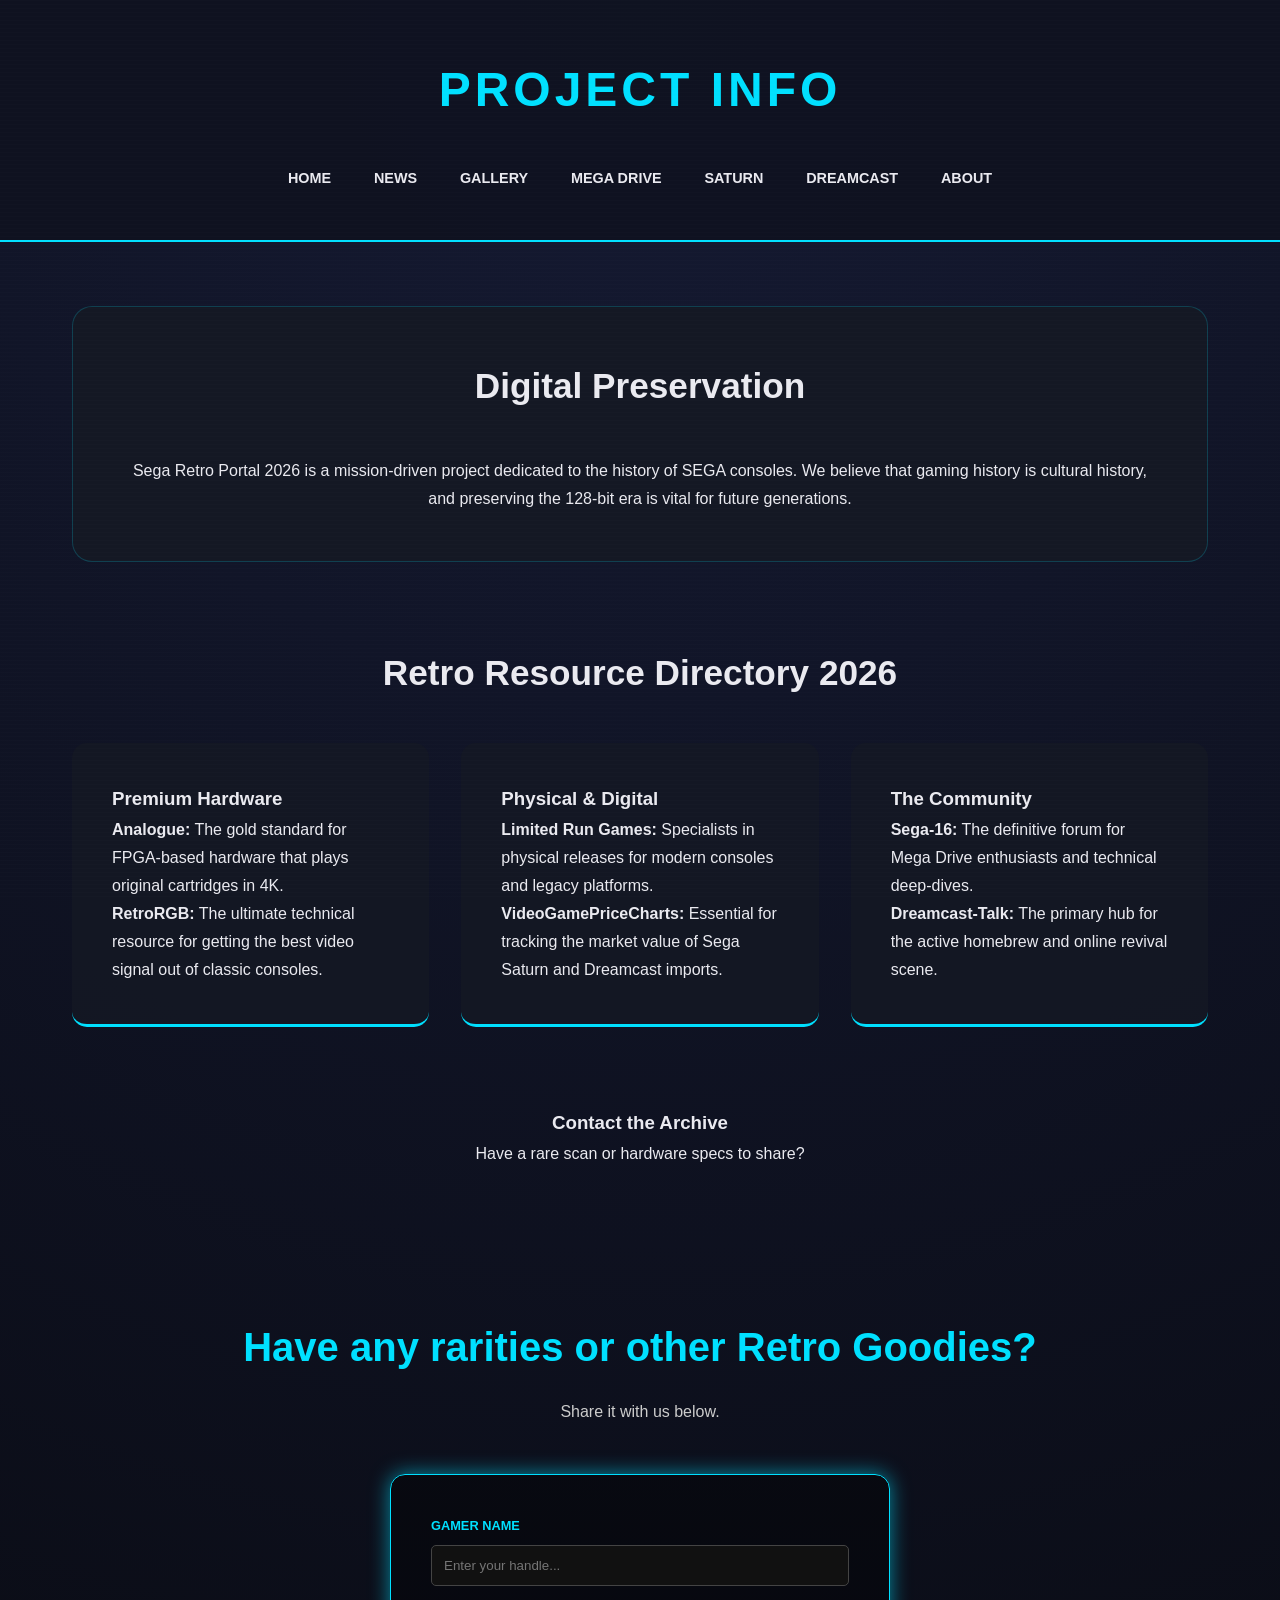
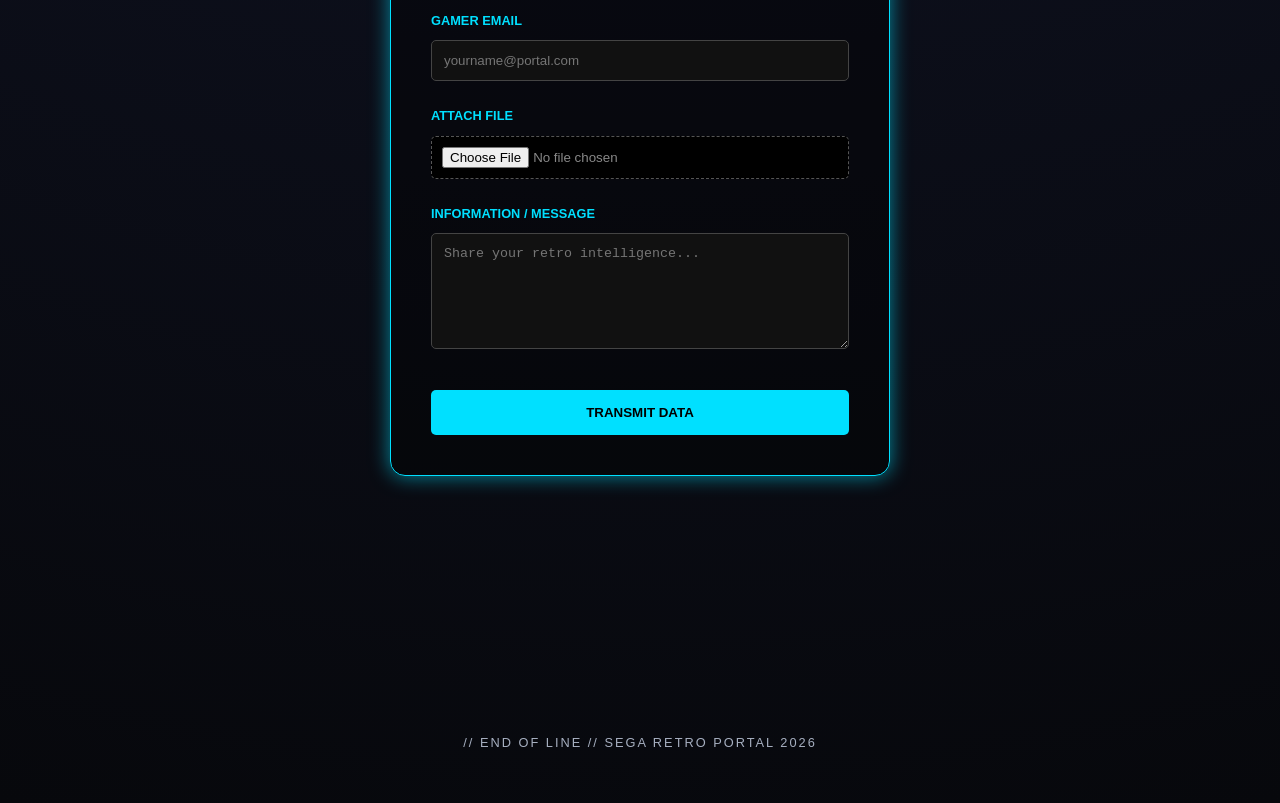
==== about.html @ 0395b7ce "Add files via upload" ====
<!DOCTYPE html>
<html lang="en">
<head>
    <meta charset="UTF-8">
    <meta name="viewport" content="width=device-width, initial-scale=1.0">
    <title>Sega Retro | About & Directory</title>
    <link rel="stylesheet" href="style.css">
</head>
<body>

    <header>
        <h1>Project Info</h1>
     <nav>
    <a href="index.html">Home</a>
    <a href="news.html">News</a>
    <a href="gallery.html">Gallery</a> 
    <a href="megadrive.html">Mega Drive</a>
    <a href="saturn.html">Saturn</a>
    <a href="dreamcast.html">Dreamcast</a>
    <a href="about.html">About</a>
</nav>
    </header>

    <main>
        <section class="hero">
            <h2 style="display: block; text-align: center; border: none; padding: 0; width: 100%;">Digital Preservation</h2>
            <p>Sega Retro Portal 2026 is a mission-driven project dedicated to the history of SEGA consoles. We believe that gaming history is cultural history, and preserving the 128-bit era is vital for future generations.</p>
        </section>

        <section>
            <h2 style="display: block; text-align: center; border: none; padding: 0; width: 100%;">Retro Resource Directory 2026</h2>
            <div class="card-grid">
                <div class="card">
                    <h3>Premium Hardware</h3>
                    <p><strong>Analogue:</strong> The gold standard for FPGA-based hardware that plays original cartridges in 4K.</p>
                    <p><strong>RetroRGB:</strong> The ultimate technical resource for getting the best video signal out of classic consoles.</p>
                </div>

                <div class="card">
                    <h3>Physical & Digital</h3>
                    <p><strong>Limited Run Games:</strong> Specialists in physical releases for modern consoles and legacy platforms.</p>
                    <p><strong>VideoGamePriceCharts:</strong> Essential for tracking the market value of Sega Saturn and Dreamcast imports.</p>
                </div>

                <div class="card">
                    <h3>The Community</h3>
                    <p><strong>Sega-16:</strong> The definitive forum for Mega Drive enthusiasts and technical deep-dives.</p>
                    <p><strong>Dreamcast-Talk:</strong> The primary hub for the active homebrew and online revival scene.</p>
                </div>
            </div>
        </section>

        <section style="text-align: center; margin-top: 3rem;">
            <h3> Contact the Archive</h3>
            <p>Have a rare scan or hardware specs to share?

                                </div>
            </div>
        </section>

        </section>

 <section id="contact-section" style="display: flex; flex-direction: column; align-items: center; justify-content: center; text-align: center; width: 100%; padding: 4rem 0;">
    
    <h2 style="display: block; text-align: center; border: none; padding: 0; width: 100%; color: var(--accent); font-size: 2.5rem; margin-bottom: 1rem;">
        Have any rarities or other Retro Goodies?
    </h2>
    <p style="margin-bottom: 3rem; color: #ccc;">Share it with us below.</p>
    
    <form class="contact-form" action="https://formspree.io/f/your-id-here" method="POST" enctype="multipart/form-data" 
          style="margin: 0 auto; width: 100%; max-width: 500px; background: rgba(0, 0, 0, 0.4); padding: 2.5rem; border-radius: 15px; border: 1px solid var(--accent); box-shadow: 0 0 20px var(--accent-glow);">
        
        <div class="form-group" style="margin-bottom: 1.5rem; text-align: left;">
            <label style="display: block; color: var(--accent); margin-bottom: 0.5rem; font-weight: bold; text-transform: uppercase; font-size: 0.8rem;">Gamer Name</label>
            <input type="text" name="name" placeholder="Enter your handle..." required 
                   style="width: 100%; padding: 12px; background: #111; border: 1px solid #444; border-radius: 5px; color: white;">
        </div>
        
        <div class="form-group" style="margin-bottom: 1.5rem; text-align: left;">
            <label style="display: block; color: var(--accent); margin-bottom: 0.5rem; font-weight: bold; text-transform: uppercase; font-size: 0.8rem;">Gamer Email</label>
            <input type="email" name="_replyto" placeholder="yourname@portal.com" required 
                   style="width: 100%; padding: 12px; background: #111; border: 1px solid #444; border-radius: 5px; color: white;">
        </div>
        
        <div class="form-group" style="margin-bottom: 1.5rem; text-align: left;">
            <label style="display: block; color: var(--accent); margin-bottom: 0.5rem; font-weight: bold; text-transform: uppercase; font-size: 0.8rem;">Attach File</label>
            <input type="file" name="upload" 
                   style="width: 100%; padding: 10px; background: #000; border: 1px dashed #555; border-radius: 5px; color: #888;">
        </div>

        <div class="form-group" style="margin-bottom: 2rem; text-align: left;">
            <label style="display: block; color: var(--accent); margin-bottom: 0.5rem; font-weight: bold; text-transform: uppercase; font-size: 0.8rem;">Information / Message</label>
            <textarea name="message" rows="6" placeholder="Share your retro intelligence..." required 
                      style="width: 100%; padding: 12px; background: #111; border: 1px solid #444; border-radius: 5px; color: white; resize: vertical;"></textarea>
        </div>
        
        <button type="submit" class="submit-btn" 
                style="width: 100%; padding: 15px; background: var(--accent); color: black; border: none; border-radius: 5px; font-weight: bold; text-transform: uppercase; cursor: pointer; transition: 0.3s;">
            Transmit Data
        </button>
    </form>
</section>
    </main>

    <footer>
        // END OF LINE // SEGA RETRO PORTAL 2026
    </footer>

</body>
</html>
---- style.css ----
/* ===== Base Reset & Vars ===== */
* { margin: 0; padding: 0; box-sizing: border-box; }
:root {
    --bg-dark: #05060a;
    --bg-panel: #141824;
    --accent: #00e0ff;
    --accent-glow: rgba(0, 224, 255, 0.6);
    --text-main: #eaeaf0;
    --text-muted: #a6afc0;
}

body {
    font-family: "Segoe UI", sans-serif;
    background: radial-gradient(circle at top, #151a33, #07080c);
    color: var(--text-main);
    line-height: 1.75;
}

/* CRT Effect */
body::after {
    content: ""; position: fixed; inset: 0;
    background: repeating-linear-gradient(to bottom, rgba(255,255,255,0.015) 0px, transparent 2px, transparent 4px);
    pointer-events: none; z-index: 999;
}

header { background: rgba(15, 18, 32, 0.9); padding: 3rem 1rem; border-bottom: 2px solid var(--accent); text-align: center; }
header h1 { font-size: 3rem; color: var(--accent); text-transform: uppercase; letter-spacing: 4px; }
nav { margin-top: 2rem; }
nav a { color: var(--text-main); text-decoration: none; margin: 0 1.2rem; font-weight: bold; text-transform: uppercase; font-size: 0.9rem; transition: 0.3s; }
nav a:hover { color: var(--accent); text-shadow: 0 0 10px var(--accent-glow); }

main { max-width: 1200px; margin: 0 auto; padding: 4rem 2rem; }
section { margin-bottom: 5rem; }
h2 { font-size: 2.2rem; border-left: 5px solid var(--accent); padding-left: 15px; margin-bottom: 2.5rem; display: inline-block; }

/* ===== Banner Logic ===== */
.hero { display: flex; flex-direction: column; align-items: center; text-align: center; background: var(--bg-panel); padding: 3rem; border-radius: 20px; border: 1px solid rgba(0,224,255,0.2); }

/* Double Size for Index */
.main-banner {
    width: 100%;
    max-width: 1000px; 
    height: auto;
    margin-top: 2rem;
    filter: drop-shadow(0 0 20px var(--accent-glow));
    border: 2px solid var(--accent);
    border-radius: 15px;
}

/* Regular Size for Consoles */
.console-banner {
    width: 100%;
    max-width: 500px; 
    height: auto;
    margin-top: 2rem;
    border: 2px solid var(--accent);
    border-radius: 10px;
}

/* ===== Gallery & Cards ===== */
.gallery-grid { display: grid; grid-template-columns: repeat(auto-fit, minmax(250px, 1fr)); gap: 20px; margin-top: 2rem; }
.gallery-item { border-radius: 10px; border: 1px solid var(--accent); overflow: hidden; background: #000; transition: 0.3s; }
.gallery-item:hover { transform: scale(1.05); box-shadow: 0 0 20px var(--accent-glow); }
.gallery-item img { width: 100%; height: 200px; object-fit: cover; }
.gallery-item span { display: block; padding: 10px; text-align: center; font-size: 0.8rem; color: var(--accent); }

.card-grid { display: grid; grid-template-columns: repeat(auto-fit, minmax(300px, 1fr)); gap: 2rem; }
.card { background: rgba(20, 24, 36, 0.8); padding: 2.5rem; border-radius: 15px; border-bottom: 3px solid var(--accent); transition: 0.4s; }
footer { text-align: center; padding: 3rem; color: var(--text-muted); font-size: 0.8rem; letter-spacing: 2px; }
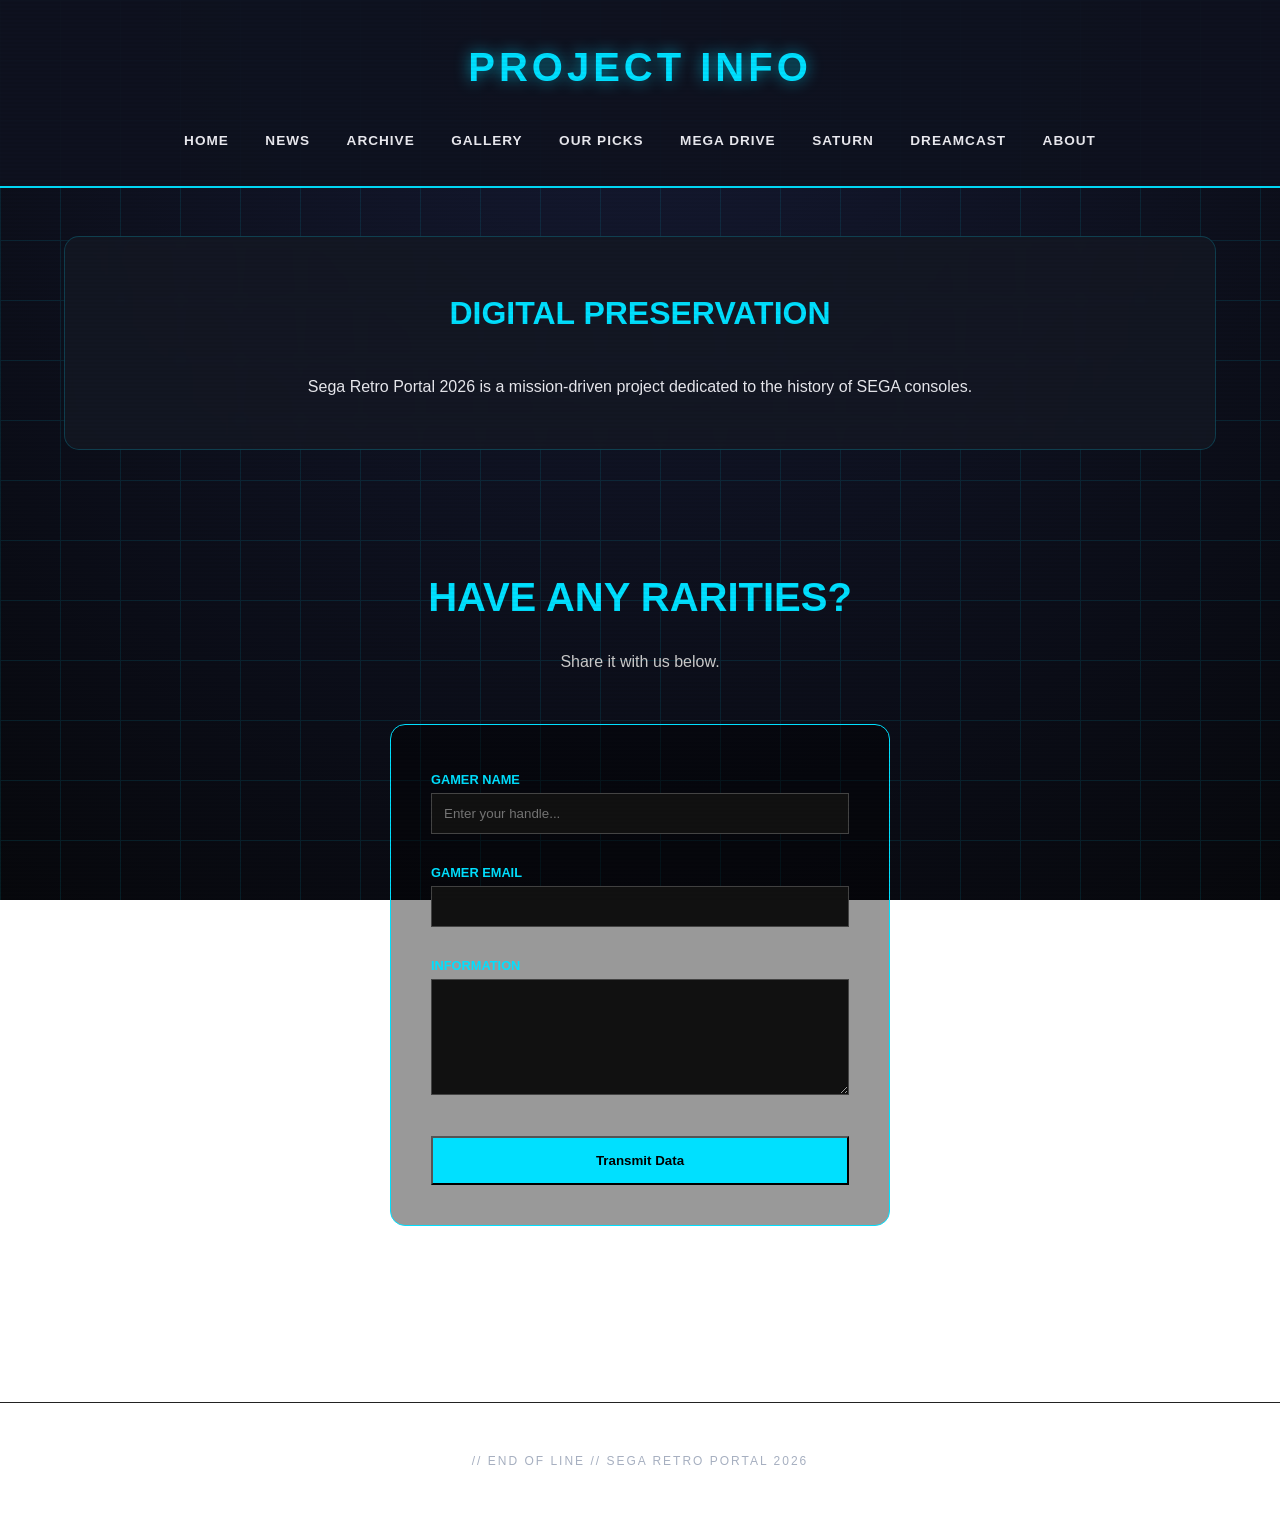
==== commit 91f6502f: "Add files via upload" ====
--- a/about.html
+++ b/about.html
@@ -7,104 +7,61 @@
     <link rel="stylesheet" href="style.css">
 </head>
 <body>
-
     <header>
         <h1>Project Info</h1>
-     <nav>
-    <a href="index.html">Home</a>
-    <a href="news.html">News</a>
-    <a href="gallery.html">Gallery</a> 
-    <a href="megadrive.html">Mega Drive</a>
-    <a href="saturn.html">Saturn</a>
-    <a href="dreamcast.html">Dreamcast</a>
-    <a href="about.html">About</a>
-</nav>
+        <nav>
+        <a href="index.html">Home</a>
+        <a href="news.html">News</a>
+        <a href="archive.html">Archive</a> 
+        <a href="gallery.html">Gallery</a> 
+        <a href="ourpicks.html">Our Picks</a>
+        <a href="megadrive.html">Mega Drive</a>
+        <a href="saturn.html">Saturn</a>
+        <a href="dreamcast.html">Dreamcast</a>
+        <a href="about.html">About</a>
+        </nav>
     </header>
 
     <main>
         <section class="hero">
             <h2 style="display: block; text-align: center; border: none; padding: 0; width: 100%;">Digital Preservation</h2>
-            <p>Sega Retro Portal 2026 is a mission-driven project dedicated to the history of SEGA consoles. We believe that gaming history is cultural history, and preserving the 128-bit era is vital for future generations.</p>
+            <p>Sega Retro Portal 2026 is a mission-driven project dedicated to the history of SEGA consoles.</p>
         </section>
 
-        <section>
-            <h2 style="display: block; text-align: center; border: none; padding: 0; width: 100%;">Retro Resource Directory 2026</h2>
-            <div class="card-grid">
-                <div class="card">
-                    <h3>Premium Hardware</h3>
-                    <p><strong>Analogue:</strong> The gold standard for FPGA-based hardware that plays original cartridges in 4K.</p>
-                    <p><strong>RetroRGB:</strong> The ultimate technical resource for getting the best video signal out of classic consoles.</p>
+        <section id="contact-section" style="display: flex; flex-direction: column; align-items: center; width: 100%; padding: 4rem 0;">
+            <h2 style="color: var(--accent); font-size: 2.5rem; margin-bottom: 1rem;">Have any rarities?</h2>
+            <p style="margin-bottom: 3rem; color: #ccc;">Share it with us below.</p>
+            
+            <form class="contact-form" action="https://formspree.io/f/MANDA_AQUI_O_TEU_ID" method="POST" enctype="multipart/form-data" 
+                  style="width: 100%; max-width: 500px; background: rgba(0, 0, 0, 0.4); padding: 2.5rem; border-radius: 15px; border: 1px solid var(--accent);">
+                
+                <div class="form-group" style="margin-bottom: 1.5rem;">
+                    <label style="color: var(--accent); font-weight: bold; text-transform: uppercase; font-size: 0.8rem;">Gamer Name</label>
+                    <input type="text" name="name" placeholder="Enter your handle..." required style="width: 100%; padding: 12px; background: #111; border: 1px solid #444; color: white;">
+                </div>
+                
+                <div class="form-group" style="margin-bottom: 1.5rem;">
+                    <label style="color: var(--accent); font-weight: bold; text-transform: uppercase; font-size: 0.8rem;">Gamer Email</label>
+                    <input type="email" name="_replyto" required style="width: 100%; padding: 12px; background: #111; border: 1px solid #444; color: white;">
                 </div>
 
-                <div class="card">
-                    <h3>Physical & Digital</h3>
-                    <p><strong>Limited Run Games:</strong> Specialists in physical releases for modern consoles and legacy platforms.</p>
-                    <p><strong>VideoGamePriceCharts:</strong> Essential for tracking the market value of Sega Saturn and Dreamcast imports.</p>
+                <div class="form-group" style="margin-bottom: 2rem;">
+                    <label style="color: var(--accent); font-weight: bold; text-transform: uppercase; font-size: 0.8rem;">Information</label>
+                    <textarea name="message" rows="6" required style="width: 100%; padding: 12px; background: #111; border: 1px solid #444; color: white;"></textarea>
                 </div>
-
-                <div class="card">
-                    <h3>The Community</h3>
-                    <p><strong>Sega-16:</strong> The definitive forum for Mega Drive enthusiasts and technical deep-dives.</p>
-                    <p><strong>Dreamcast-Talk:</strong> The primary hub for the active homebrew and online revival scene.</p>
-                </div>
-            </div>
+                
+                <button type="submit" class="submit-btn" style="width: 100%; padding: 15px; background: var(--accent); color: black; font-weight: bold; cursor: pointer;">Transmit Data</button>
+            </form>
         </section>
-
-        <section style="text-align: center; margin-top: 3rem;">
-            <h3> Contact the Archive</h3>
-            <p>Have a rare scan or hardware specs to share?
-
-                                </div>
-            </div>
-        </section>
-
-        </section>
-
- <section id="contact-section" style="display: flex; flex-direction: column; align-items: center; justify-content: center; text-align: center; width: 100%; padding: 4rem 0;">
-    
-    <h2 style="display: block; text-align: center; border: none; padding: 0; width: 100%; color: var(--accent); font-size: 2.5rem; margin-bottom: 1rem;">
-        Have any rarities or other Retro Goodies?
-    </h2>
-    <p style="margin-bottom: 3rem; color: #ccc;">Share it with us below.</p>
-    
-    <form class="contact-form" action="https://formspree.io/f/your-id-here" method="POST" enctype="multipart/form-data" 
-          style="margin: 0 auto; width: 100%; max-width: 500px; background: rgba(0, 0, 0, 0.4); padding: 2.5rem; border-radius: 15px; border: 1px solid var(--accent); box-shadow: 0 0 20px var(--accent-glow);">
-        
-        <div class="form-group" style="margin-bottom: 1.5rem; text-align: left;">
-            <label style="display: block; color: var(--accent); margin-bottom: 0.5rem; font-weight: bold; text-transform: uppercase; font-size: 0.8rem;">Gamer Name</label>
-            <input type="text" name="name" placeholder="Enter your handle..." required 
-                   style="width: 100%; padding: 12px; background: #111; border: 1px solid #444; border-radius: 5px; color: white;">
-        </div>
-        
-        <div class="form-group" style="margin-bottom: 1.5rem; text-align: left;">
-            <label style="display: block; color: var(--accent); margin-bottom: 0.5rem; font-weight: bold; text-transform: uppercase; font-size: 0.8rem;">Gamer Email</label>
-            <input type="email" name="_replyto" placeholder="yourname@portal.com" required 
-                   style="width: 100%; padding: 12px; background: #111; border: 1px solid #444; border-radius: 5px; color: white;">
-        </div>
-        
-        <div class="form-group" style="margin-bottom: 1.5rem; text-align: left;">
-            <label style="display: block; color: var(--accent); margin-bottom: 0.5rem; font-weight: bold; text-transform: uppercase; font-size: 0.8rem;">Attach File</label>
-            <input type="file" name="upload" 
-                   style="width: 100%; padding: 10px; background: #000; border: 1px dashed #555; border-radius: 5px; color: #888;">
-        </div>
-
-        <div class="form-group" style="margin-bottom: 2rem; text-align: left;">
-            <label style="display: block; color: var(--accent); margin-bottom: 0.5rem; font-weight: bold; text-transform: uppercase; font-size: 0.8rem;">Information / Message</label>
-            <textarea name="message" rows="6" placeholder="Share your retro intelligence..." required 
-                      style="width: 100%; padding: 12px; background: #111; border: 1px solid #444; border-radius: 5px; color: white; resize: vertical;"></textarea>
-        </div>
-        
-        <button type="submit" class="submit-btn" 
-                style="width: 100%; padding: 15px; background: var(--accent); color: black; border: none; border-radius: 5px; font-weight: bold; text-transform: uppercase; cursor: pointer; transition: 0.3s;">
-            Transmit Data
-        </button>
-    </form>
-</section>
     </main>
 
-    <footer>
-        // END OF LINE // SEGA RETRO PORTAL 2026
-    </footer>
+    <footer>// END OF LINE // SEGA RETRO PORTAL 2026</footer>
 
+    <div id="imageModal" class="modal">
+        <span class="close">&times;</span>
+        <img class="modal-content" id="imgExpanded">
+    </div>
+
+    <script src="script.js"></script>
 </body>
 </html>
--- a/style.css
+++ b/style.css
@@ -1,69 +1,121 @@
-/* ===== Base Reset & Vars ===== */
+/* ===== Base Reset & Variables ===== */
 * { margin: 0; padding: 0; box-sizing: border-box; }
+
 :root {
     --bg-dark: #05060a;
     --bg-panel: #141824;
-    --accent: #00e0ff;
+    --accent: #00e0ff; /* Sega Blue */
     --accent-glow: rgba(0, 224, 255, 0.6);
     --text-main: #eaeaf0;
     --text-muted: #a6afc0;
+    --transition: 0.3s ease;
+    /* Console Colors */
+    --md-color: #2ecc71;  /* Mega Drive Green */
+    --sat-color: #f1c40f; /* Saturn Yellow */
+    --dc-color: #e67e22;  /* Dreamcast Orange */
 }
 
 body {
-    font-family: "Segoe UI", sans-serif;
-    background: radial-gradient(circle at top, #151a33, #07080c);
+    font-family: "Segoe UI", Roboto, Helvetica, Arial, sans-serif;
+    background: radial-gradient(circle at top, #151a33, #07080c) fixed;
     color: var(--text-main);
     line-height: 1.75;
+    min-height: 100vh;
+    overflow-x: hidden;
 }
 
-/* CRT Effect */
-body::after {
-    content: ""; position: fixed; inset: 0;
-    background: repeating-linear-gradient(to bottom, rgba(255,255,255,0.015) 0px, transparent 2px, transparent 4px);
-    pointer-events: none; z-index: 999;
+/* ===== CRT & Grid Effects ===== */
+body::before {
+    content: ""; position: fixed; top: 0; left: 0; width: 100%; height: 100%;
+    z-index: -1; opacity: 0.1; pointer-events: none;
+    background-image: linear-gradient(var(--accent) 1px, transparent 1px), linear-gradient(90deg, var(--accent) 1px, transparent 1px);
+    background-size: 60px 60px;
 }
 
-header { background: rgba(15, 18, 32, 0.9); padding: 3rem 1rem; border-bottom: 2px solid var(--accent); text-align: center; }
-header h1 { font-size: 3rem; color: var(--accent); text-transform: uppercase; letter-spacing: 4px; }
-nav { margin-top: 2rem; }
-nav a { color: var(--text-main); text-decoration: none; margin: 0 1.2rem; font-weight: bold; text-transform: uppercase; font-size: 0.9rem; transition: 0.3s; }
+body::after {
+    content: ""; position: fixed; top: 0; left: 0; width: 100vw; height: 100vh;
+    background: linear-gradient(rgba(18, 16, 16, 0) 50%, rgba(0, 0, 0, 0.1) 50%);
+    background-size: 100% 4px; z-index: 9999; pointer-events: none; opacity: 0.4;
+}
+
+/* ===== Header & Navigation ===== */
+header { 
+    background: rgba(15, 18, 32, 0.95); padding: 2rem 1rem; 
+    border-bottom: 2px solid var(--accent); text-align: center; position: sticky; top: 0; z-index: 1000;
+}
+
+header h1 { 
+    font-size: 2.5rem; color: var(--accent); text-transform: uppercase; 
+    letter-spacing: 4px; text-shadow: 0 0 15px var(--accent-glow);
+}
+
+nav { margin-top: 1.5rem; }
+nav a { 
+    color: var(--text-main); text-decoration: none; margin: 0 1rem; 
+    font-weight: bold; text-transform: uppercase; font-size: 0.85rem; 
+    transition: var(--transition); letter-spacing: 1px;
+}
 nav a:hover { color: var(--accent); text-shadow: 0 0 10px var(--accent-glow); }
 
-main { max-width: 1200px; margin: 0 auto; padding: 4rem 2rem; }
-section { margin-bottom: 5rem; }
-h2 { font-size: 2.2rem; border-left: 5px solid var(--accent); padding-left: 15px; margin-bottom: 2.5rem; display: inline-block; }
+/* ===== Layout Elements ===== */
+main { max-width: 1200px; margin: 0 auto; padding: 3rem 1.5rem; }
+section { margin-bottom: 4rem; }
+h2 { font-size: 2rem; margin-bottom: 2rem; text-align: center; color: var(--accent); text-transform: uppercase; }
 
-/* ===== Banner Logic ===== */
-.hero { display: flex; flex-direction: column; align-items: center; text-align: center; background: var(--bg-panel); padding: 3rem; border-radius: 20px; border: 1px solid rgba(0,224,255,0.2); }
+/* ===== Hero & Banners ===== */
+.hero { 
+    background: rgba(20, 24, 36, 0.85); backdrop-filter: blur(5px); 
+    padding: 3rem; border-radius: 15px; border: 1px solid rgba(0, 224, 255, 0.2); 
+    text-align: center; margin-bottom: 3rem;
+}
+.main-banner { 
+    width: 100%; max-width: 800px; border-radius: 10px; margin-top: 2rem; 
+    border: 2px solid var(--accent); cursor: pointer; transition: var(--transition);
+}
+.main-banner:hover { transform: scale(1.02); box-shadow: 0 0 20px var(--accent-glow); }
 
-/* Double Size for Index */
-.main-banner {
-    width: 100%;
-    max-width: 1000px; 
-    height: auto;
-    margin-top: 2rem;
-    filter: drop-shadow(0 0 20px var(--accent-glow));
-    border: 2px solid var(--accent);
-    border-radius: 15px;
+/* ===== Grids & Cards ===== */
+.card-grid { display: grid; grid-template-columns: repeat(auto-fit, minmax(280px, 1fr)); gap: 2rem; }
+.card { 
+    background: rgba(20, 24, 36, 0.9); padding: 2rem; border-radius: 12px; 
+    border-bottom: 3px solid var(--accent); transition: var(--transition);
+}
+.card:hover { transform: translateY(-5px); background: rgba(30, 35, 50, 0.95); }
+.card img { width: 100%; border-radius: 8px; margin-bottom: 1rem; cursor: pointer; }
+
+/* ===== Gallery Specific ===== */
+.gallery-grid { display: grid; grid-template-columns: repeat(auto-fill, minmax(200px, 1fr)); gap: 1.5rem; }
+.gallery-item { text-align: center; cursor: pointer; }
+.gallery-item img { width: 100%; height: 200px; object-fit: cover; border-radius: 10px; border: 1px solid #333; transition: 0.3s; }
+.gallery-item:hover img { border-color: var(--accent); transform: scale(1.05); }
+
+/* ===== Carousel (News) ===== */
+.featured-carousel {
+    position: relative; max-width: 1000px; height: 400px; margin: 0 auto 3rem;
+    overflow: hidden; border: 2px solid var(--accent); border-radius: 15px; background: #000;
+}
+.carousel-viewport { display: flex; height: 100%; transition: transform 0.6s ease-in-out; }
+.carousel-slide { min-width: 100%; position: relative; }
+.carousel-slide img { width: 100%; height: 100%; object-fit: cover; opacity: 0.7; }
+.carousel-overlay {
+    position: absolute; bottom: 0; width: 100%; padding: 30px;
+    background: linear-gradient(transparent, rgba(0,0,0,0.9)); text-align: center;
 }
 
-/* Regular Size for Consoles */
-.console-banner {
-    width: 100%;
-    max-width: 500px; 
-    height: auto;
-    margin-top: 2rem;
-    border: 2px solid var(--accent);
-    border-radius: 10px;
+/* ===== Modal ===== */
+.modal {
+    display: none; position: fixed; z-index: 10002; left: 0; top: 0; width: 100%; height: 100%;
+    background: rgba(0,0,0,0.9); backdrop-filter: blur(8px); justify-content: center; align-items: center;
+}
+.modal-content { max-width: 85%; max-height: 85vh; border: 2px solid var(--accent); box-shadow: 0 0 30px var(--accent-glow); }
+.close { position: absolute; top: 20px; right: 30px; color: white; font-size: 40px; cursor: pointer; }
+
+/* ===== Footer ===== */
+footer { text-align: center; padding: 3rem; color: var(--text-muted); font-size: 0.75rem; letter-spacing: 2px; border-top: 1px solid #222; }
+
+/* Search Bar (News Page) */
+#newsSearch {
+    width: 100%; max-width: 500px; padding: 12px 20px; display: block; margin: 0 auto 2rem;
+    background: #111; border: 1px solid var(--accent); color: white; border-radius: 25px; outline: none;
 }
 
-/* ===== Gallery & Cards ===== */
-.gallery-grid { display: grid; grid-template-columns: repeat(auto-fit, minmax(250px, 1fr)); gap: 20px; margin-top: 2rem; }
-.gallery-item { border-radius: 10px; border: 1px solid var(--accent); overflow: hidden; background: #000; transition: 0.3s; }
-.gallery-item:hover { transform: scale(1.05); box-shadow: 0 0 20px var(--accent-glow); }
-.gallery-item img { width: 100%; height: 200px; object-fit: cover; }
-.gallery-item span { display: block; padding: 10px; text-align: center; font-size: 0.8rem; color: var(--accent); }
-
-.card-grid { display: grid; grid-template-columns: repeat(auto-fit, minmax(300px, 1fr)); gap: 2rem; }
-.card { background: rgba(20, 24, 36, 0.8); padding: 2.5rem; border-radius: 15px; border-bottom: 3px solid var(--accent); transition: 0.4s; }
-footer { text-align: center; padding: 3rem; color: var(--text-muted); font-size: 0.8rem; letter-spacing: 2px; }
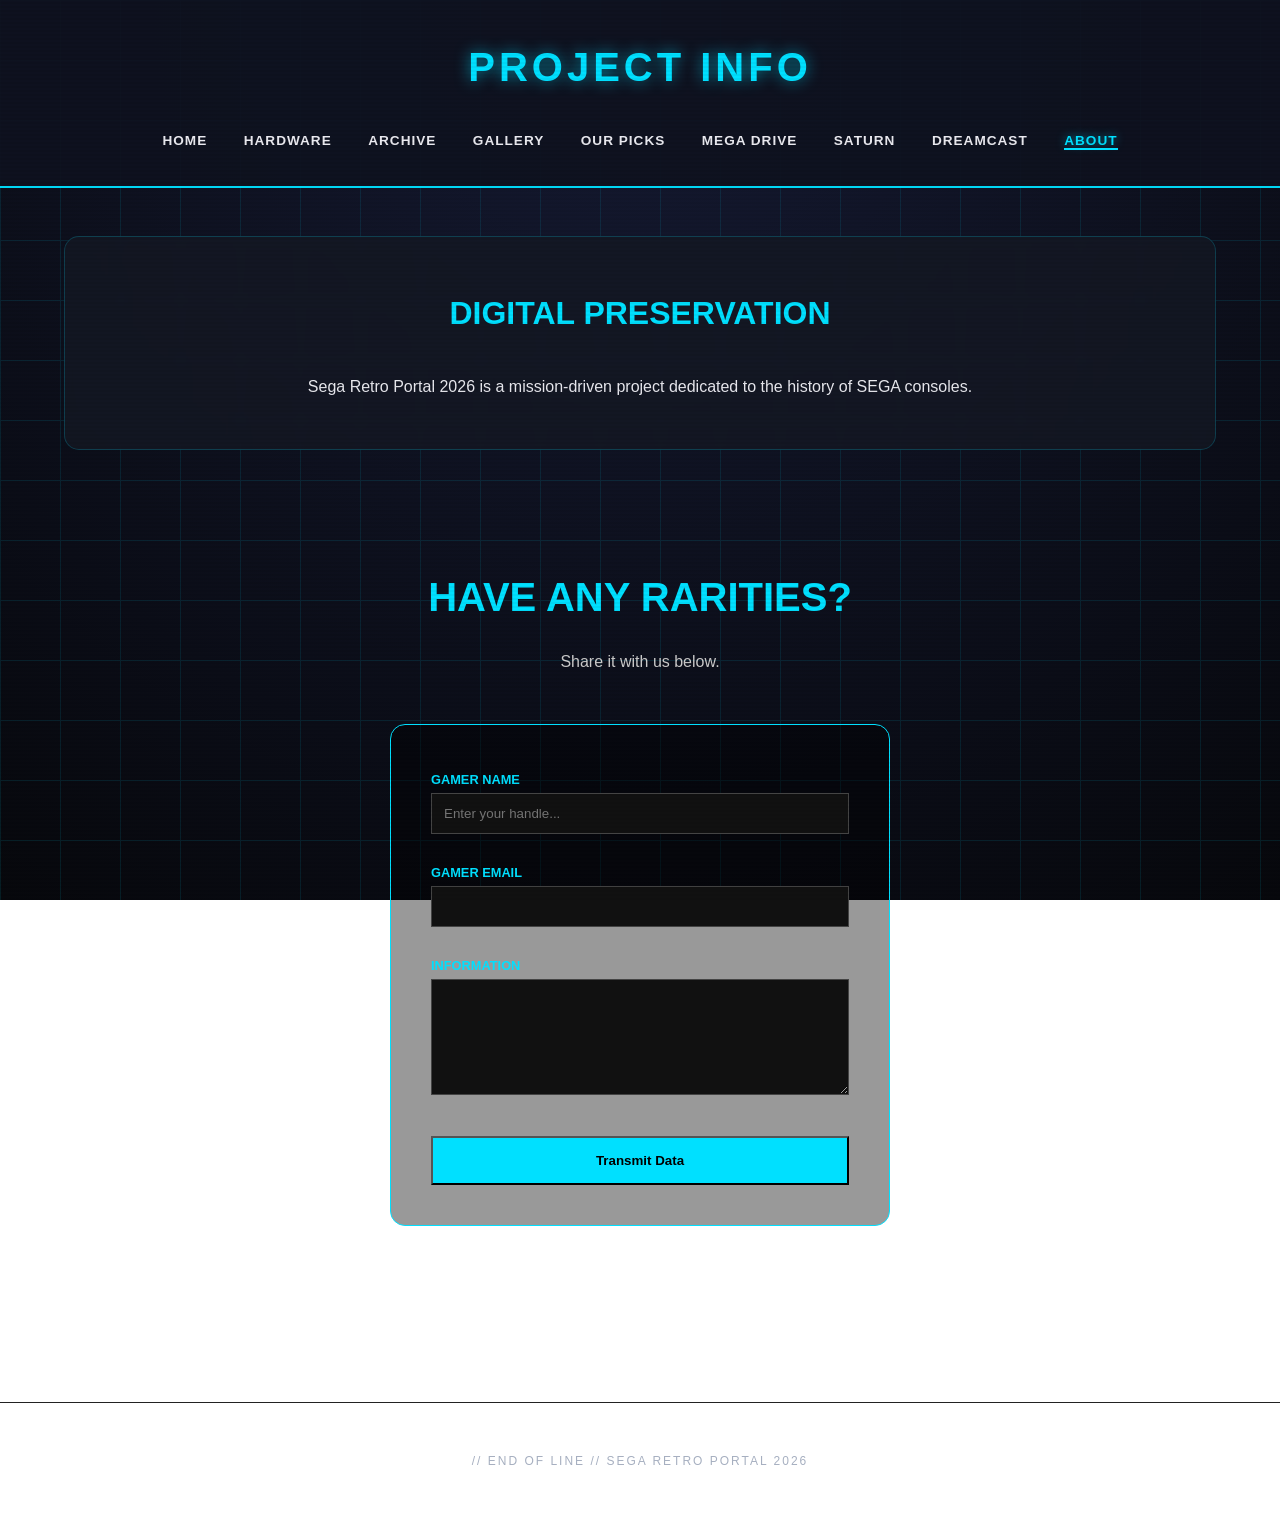
==== commit 4d0d634d: "Add files via upload" ====
--- a/about.html
+++ b/about.html
@@ -10,15 +10,15 @@
     <header>
         <h1>Project Info</h1>
         <nav>
-        <a href="index.html">Home</a>
-        <a href="news.html">News</a>
-        <a href="archive.html">Archive</a> 
-        <a href="gallery.html">Gallery</a> 
-        <a href="ourpicks.html">Our Picks</a>
-        <a href="megadrive.html">Mega Drive</a>
-        <a href="saturn.html">Saturn</a>
-        <a href="dreamcast.html">Dreamcast</a>
-        <a href="about.html">About</a>
+         <a href="index.html">Home</a>
+            <a href="hardware.html">Hardware</a> 
+            <a href="archive.html">Archive</a> 
+            <a href="gallery.html">Gallery</a> 
+            <a href="ourpicks.html">Our Picks</a>
+            <a href="megadrive.html">Mega Drive</a>
+            <a href="saturn.html">Saturn</a>
+            <a href="dreamcast.html">Dreamcast</a>
+            <a href="about.html">About</a>
         </nav>
     </header>
 
@@ -57,11 +57,6 @@
 
     <footer>// END OF LINE // SEGA RETRO PORTAL 2026</footer>
 
-    <div id="imageModal" class="modal">
-        <span class="close">&times;</span>
-        <img class="modal-content" id="imgExpanded">
-    </div>
-
     <script src="script.js"></script>
 </body>
 </html>
--- a/style.css
+++ b/style.css
@@ -1,4 +1,3 @@
-/* ===== Base Reset & Variables ===== */
 * { margin: 0; padding: 0; box-sizing: border-box; }
 
 :root {
@@ -24,7 +23,7 @@
     overflow-x: hidden;
 }
 
-/* ===== CRT & Grid Effects ===== */
+/*  CRT & Grid Effects  */
 body::before {
     content: ""; position: fixed; top: 0; left: 0; width: 100%; height: 100%;
     z-index: -1; opacity: 0.1; pointer-events: none;
@@ -38,7 +37,7 @@
     background-size: 100% 4px; z-index: 9999; pointer-events: none; opacity: 0.4;
 }
 
-/* ===== Header & Navigation ===== */
+/*  Header & Navigation  */
 header { 
     background: rgba(15, 18, 32, 0.95); padding: 2rem 1rem; 
     border-bottom: 2px solid var(--accent); text-align: center; position: sticky; top: 0; z-index: 1000;
@@ -57,12 +56,12 @@
 }
 nav a:hover { color: var(--accent); text-shadow: 0 0 10px var(--accent-glow); }
 
-/* ===== Layout Elements ===== */
+/*  Layout Elements  */
 main { max-width: 1200px; margin: 0 auto; padding: 3rem 1.5rem; }
 section { margin-bottom: 4rem; }
 h2 { font-size: 2rem; margin-bottom: 2rem; text-align: center; color: var(--accent); text-transform: uppercase; }
 
-/* ===== Hero & Banners ===== */
+/*  Hero & Banners  */
 .hero { 
     background: rgba(20, 24, 36, 0.85); backdrop-filter: blur(5px); 
     padding: 3rem; border-radius: 15px; border: 1px solid rgba(0, 224, 255, 0.2); 
@@ -74,7 +73,7 @@
 }
 .main-banner:hover { transform: scale(1.02); box-shadow: 0 0 20px var(--accent-glow); }
 
-/* ===== Grids & Cards ===== */
+/*  Grids & Cards  */
 .card-grid { display: grid; grid-template-columns: repeat(auto-fit, minmax(280px, 1fr)); gap: 2rem; }
 .card { 
     background: rgba(20, 24, 36, 0.9); padding: 2rem; border-radius: 12px; 
@@ -83,13 +82,13 @@
 .card:hover { transform: translateY(-5px); background: rgba(30, 35, 50, 0.95); }
 .card img { width: 100%; border-radius: 8px; margin-bottom: 1rem; cursor: pointer; }
 
-/* ===== Gallery Specific ===== */
+/*  Gallery Specific  */
 .gallery-grid { display: grid; grid-template-columns: repeat(auto-fill, minmax(200px, 1fr)); gap: 1.5rem; }
 .gallery-item { text-align: center; cursor: pointer; }
 .gallery-item img { width: 100%; height: 200px; object-fit: cover; border-radius: 10px; border: 1px solid #333; transition: 0.3s; }
 .gallery-item:hover img { border-color: var(--accent); transform: scale(1.05); }
 
-/* ===== Carousel (News) ===== */
+/* Carousel (News) */
 .featured-carousel {
     position: relative; max-width: 1000px; height: 400px; margin: 0 auto 3rem;
     overflow: hidden; border: 2px solid var(--accent); border-radius: 15px; background: #000;
@@ -102,7 +101,7 @@
     background: linear-gradient(transparent, rgba(0,0,0,0.9)); text-align: center;
 }
 
-/* ===== Modal ===== */
+/*  Modal */
 .modal {
     display: none; position: fixed; z-index: 10002; left: 0; top: 0; width: 100%; height: 100%;
     background: rgba(0,0,0,0.9); backdrop-filter: blur(8px); justify-content: center; align-items: center;
@@ -110,7 +109,7 @@
 .modal-content { max-width: 85%; max-height: 85vh; border: 2px solid var(--accent); box-shadow: 0 0 30px var(--accent-glow); }
 .close { position: absolute; top: 20px; right: 30px; color: white; font-size: 40px; cursor: pointer; }
 
-/* ===== Footer ===== */
+/* Footer  */
 footer { text-align: center; padding: 3rem; color: var(--text-muted); font-size: 0.75rem; letter-spacing: 2px; border-top: 1px solid #222; }
 
 /* Search Bar (News Page) */
@@ -119,3 +118,34 @@
     background: #111; border: 1px solid var(--accent); color: white; border-radius: 25px; outline: none;
 }
 
+/* Estilo para a página atual no Menu */
+.active-nav {
+    color: var(--accent) !important;
+    text-shadow: 0 0 10px var(--accent-glow);
+    border-bottom: 2px solid var(--accent);
+}
+
+.source-link {
+    display: inline-block;
+    margin-top: 10px;
+    padding: 5px 12px;
+    background: transparent;
+    border: 1px solid var(--accent);
+    color: var(--accent);
+    text-decoration: none;
+    font-size: 0.75rem;
+    font-weight: bold;
+    text-transform: uppercase;
+    transition: all 0.3s ease;
+}
+
+.source-link:hover {
+    background: var(--accent);
+    color: #000;
+    box-shadow: 0 0 10px var(--accent-glow);
+}
+
+.carousel-overlay .source-link {
+    border-color: #fff;
+    color: #fff;
+}
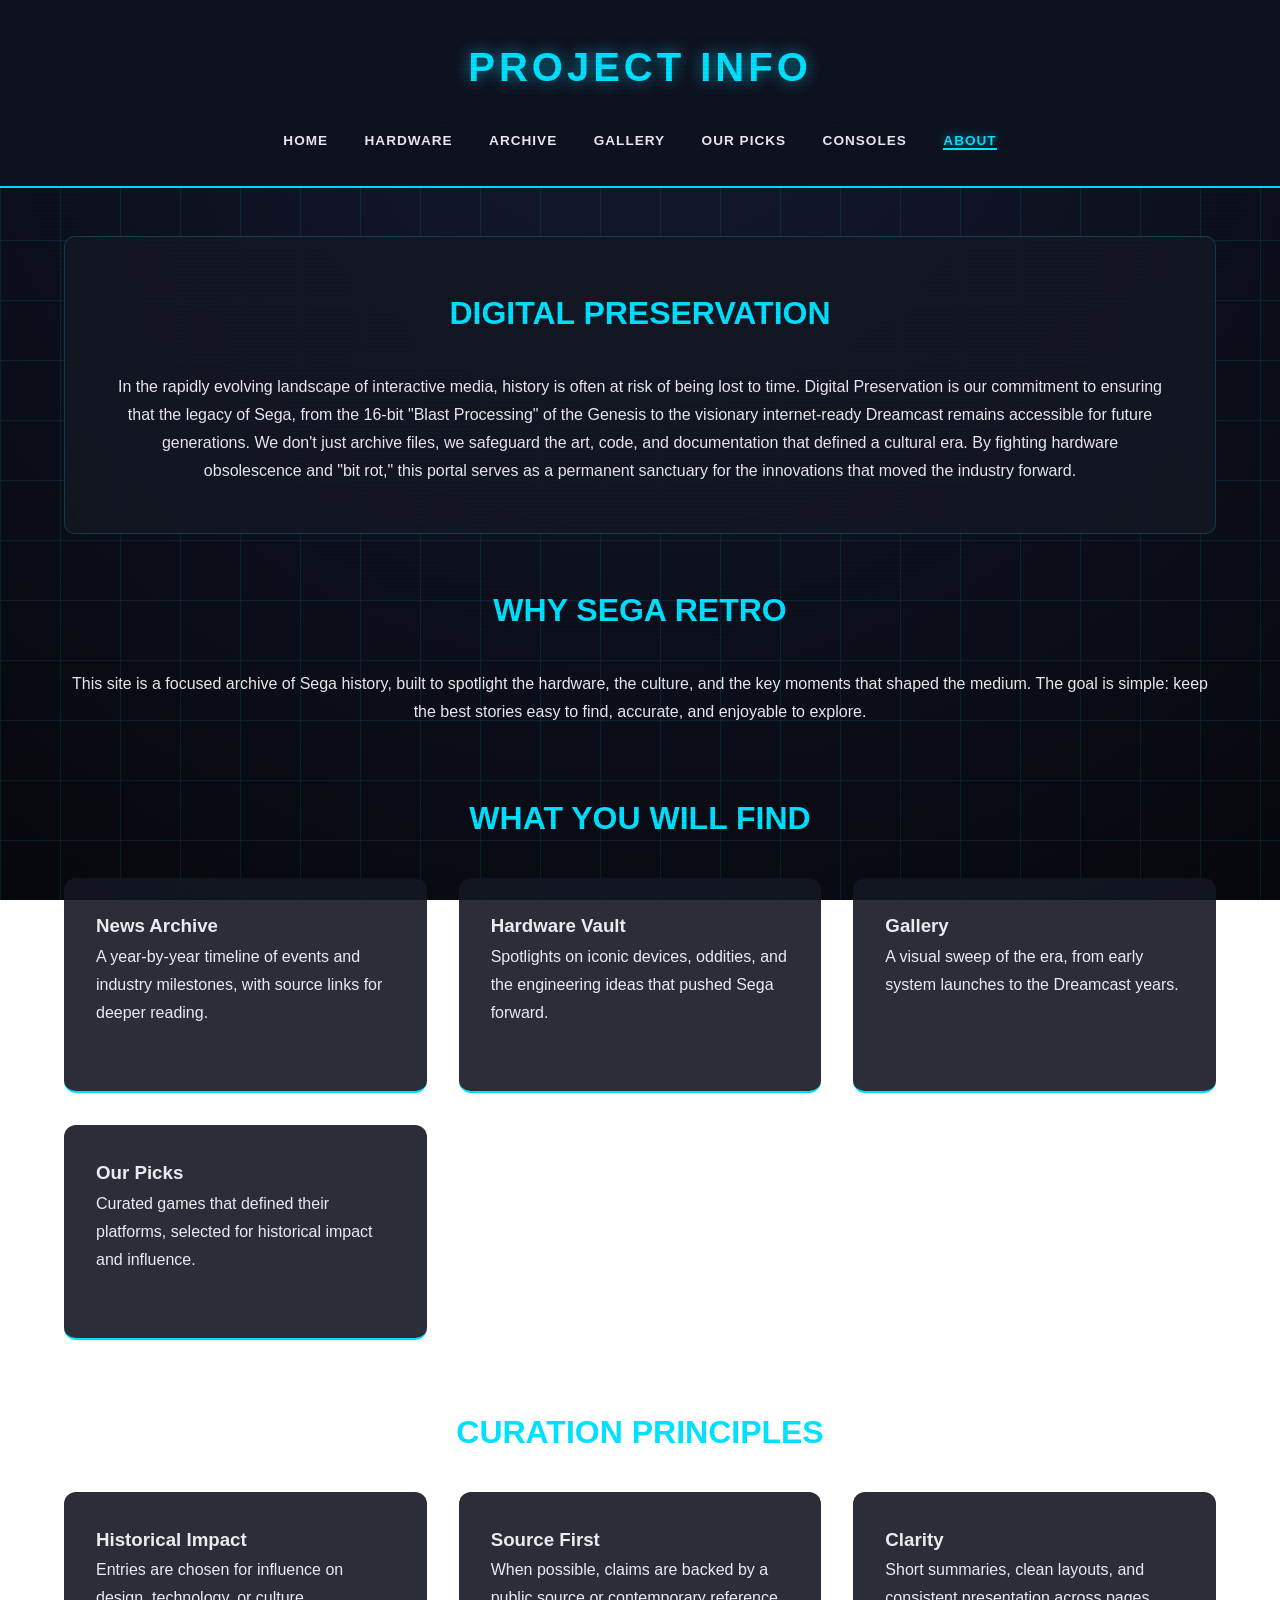
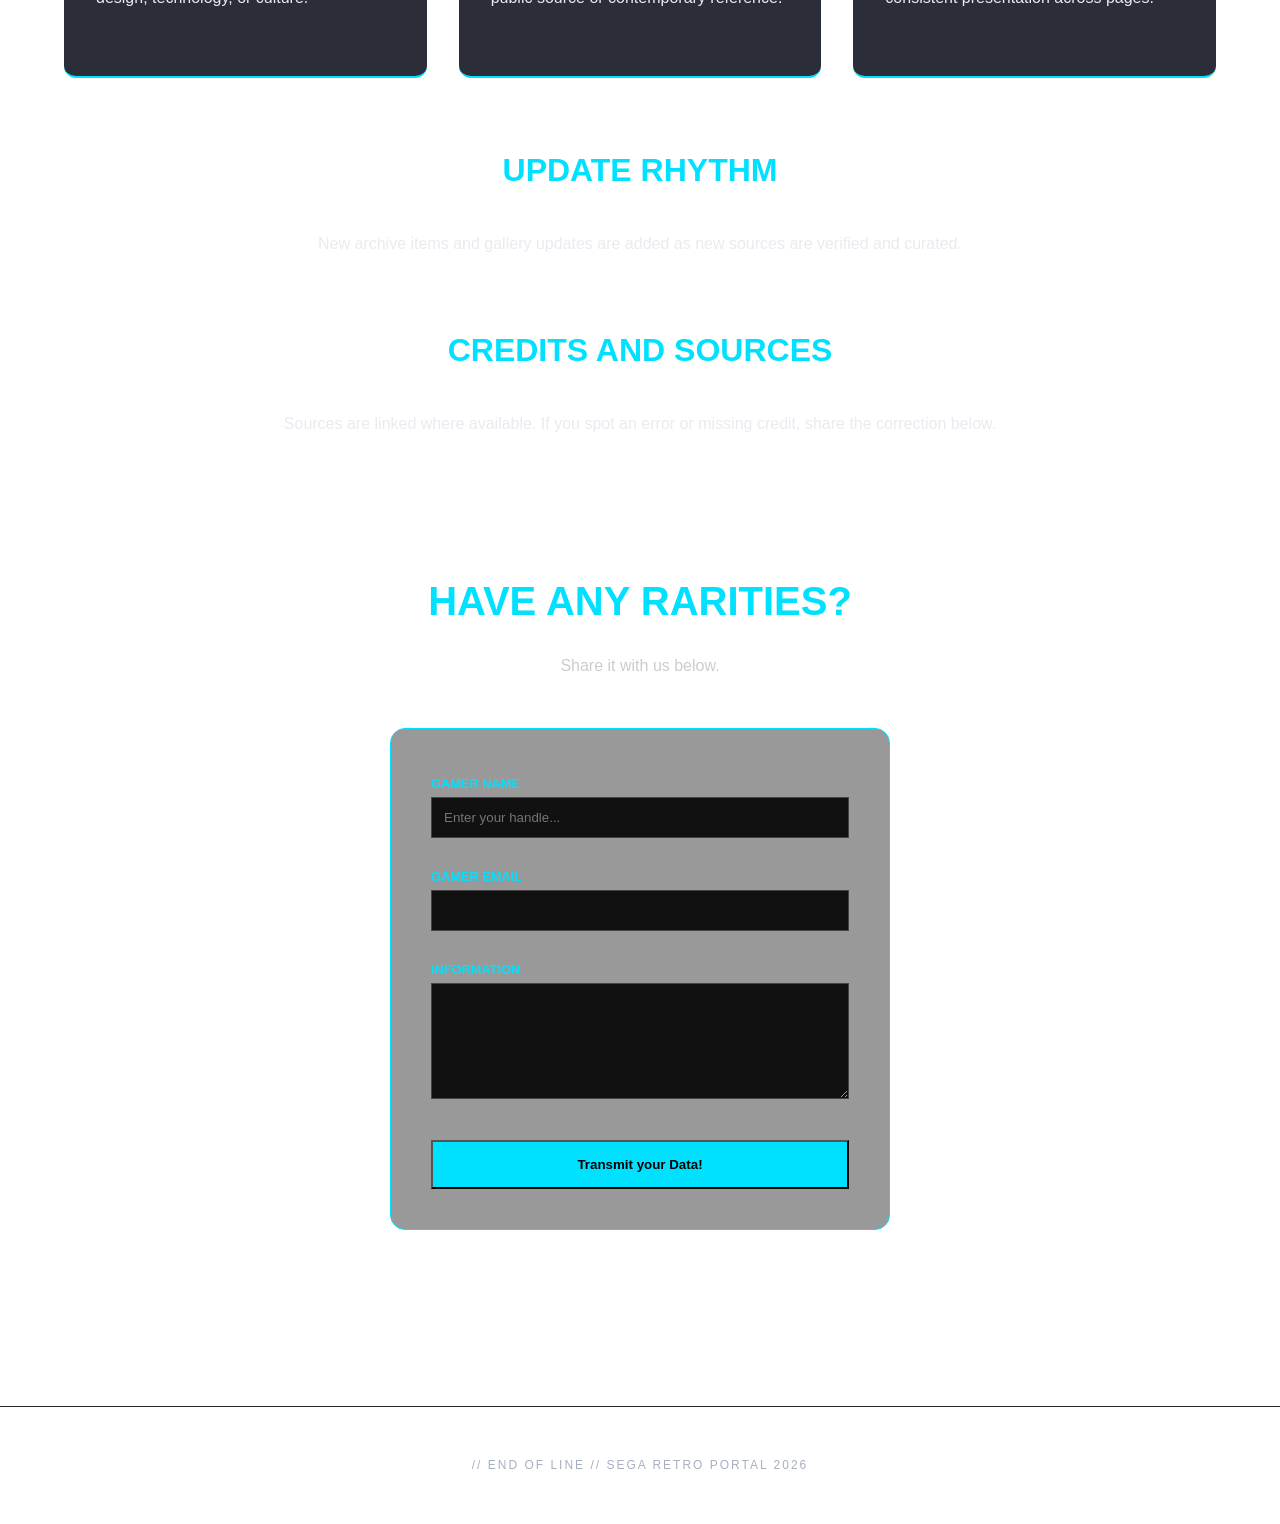
==== commit 6ecbf2c3: "Add files via upload" ====
--- a/about.html
+++ b/about.html
@@ -15,17 +15,77 @@
             <a href="archive.html">Archive</a> 
             <a href="gallery.html">Gallery</a> 
             <a href="ourpicks.html">Our Picks</a>
-            <a href="megadrive.html">Mega Drive</a>
-            <a href="saturn.html">Saturn</a>
-            <a href="dreamcast.html">Dreamcast</a>
+            <div class="nav-dropdown">
+                <button class="nav-dropbtn" type="button">Consoles</button>
+                <div class="nav-dropdown-content">
+                    <a href="megadrive.html">Mega Drive</a>
+                    <a href="saturn.html">Saturn</a>
+                    <a href="dreamcast.html">Dreamcast</a>
+                </div>
+            </div>
             <a href="about.html">About</a>
         </nav>
     </header>
 
     <main>
-        <section class="hero">
+        <section class="hero" style="padding: 3rem;">
             <h2 style="display: block; text-align: center; border: none; padding: 0; width: 100%;">Digital Preservation</h2>
-            <p>Sega Retro Portal 2026 is a mission-driven project dedicated to the history of SEGA consoles.</p>
+            <p>In the rapidly evolving landscape of interactive media, history is often at risk of being lost to time. Digital Preservation is our commitment to ensuring that the legacy of Sega, from the 16-bit "Blast Processing" of the Genesis to the visionary internet-ready Dreamcast remains accessible for future generations. We don't just archive files, we safeguard the art, code, and documentation that defined a cultural era. By fighting hardware obsolescence and "bit rot," this portal serves as a permanent sanctuary for the innovations that moved the industry forward.</p>
+        </section>
+
+        <section style="text-align: center;">
+            <h2>Why Sega Retro</h2>
+            <p>This site is a focused archive of Sega history, built to spotlight the hardware, the culture, and the key moments that shaped the medium. The goal is simple: keep the best stories easy to find, accurate, and enjoyable to explore.</p>
+        </section>
+
+        <section>
+            <h2>What You Will Find</h2>
+            <div class="card-grid">
+                <div class="card">
+                    <h3>News Archive</h3>
+                    <p>A year-by-year timeline of events and industry milestones, with source links for deeper reading.</p>
+                </div>
+                <div class="card">
+                    <h3>Hardware Vault</h3>
+                    <p>Spotlights on iconic devices, oddities, and the engineering ideas that pushed Sega forward.</p>
+                </div>
+                <div class="card">
+                    <h3>Gallery</h3>
+                    <p>A visual sweep of the era, from early system launches to the Dreamcast years.</p>
+                </div>
+                <div class="card">
+                    <h3>Our Picks</h3>
+                    <p>Curated games that defined their platforms, selected for historical impact and influence.</p>
+                </div>
+            </div>
+        </section>
+
+        <section>
+            <h2>Curation Principles</h2>
+            <div class="card-grid">
+                <div class="card">
+                    <h3>Historical Impact</h3>
+                    <p>Entries are chosen for influence on design, technology, or culture.</p>
+                </div>
+                <div class="card">
+                    <h3>Source First</h3>
+                    <p>When possible, claims are backed by a public source or contemporary reference.</p>
+                </div>
+                <div class="card">
+                    <h3>Clarity</h3>
+                    <p>Short summaries, clean layouts, and consistent presentation across pages.</p>
+                </div>
+            </div>
+        </section>
+
+        <section style="text-align: center;">
+            <h2>Update Rhythm</h2>
+            <p>New archive items and gallery updates are added as new sources are verified and curated.</p>
+        </section>
+
+        <section style="text-align: center;">
+            <h2>Credits and Sources</h2>
+            <p>Sources are linked where available. If you spot an error or missing credit, share the correction below.</p>
         </section>
 
         <section id="contact-section" style="display: flex; flex-direction: column; align-items: center; width: 100%; padding: 4rem 0;">
@@ -50,7 +110,7 @@
                     <textarea name="message" rows="6" required style="width: 100%; padding: 12px; background: #111; border: 1px solid #444; color: white;"></textarea>
                 </div>
                 
-                <button type="submit" class="submit-btn" style="width: 100%; padding: 15px; background: var(--accent); color: black; font-weight: bold; cursor: pointer;">Transmit Data</button>
+                <button type="submit" class="submit-btn" style="width: 100%; padding: 15px; background: var(--accent); color: black; font-weight: bold; cursor: pointer;">Transmit your Data!</button>
             </form>
         </section>
     </main>
--- a/style.css
+++ b/style.css
@@ -8,6 +8,7 @@
     --text-main: #eaeaf0;
     --text-muted: #a6afc0;
     --transition: 0.3s ease;
+    --card-outline: 2px;
     /* Console Colors */
     --md-color: #2ecc71;  /* Mega Drive Green */
     --sat-color: #f1c40f; /* Saturn Yellow */
@@ -55,6 +56,74 @@
     transition: var(--transition); letter-spacing: 1px;
 }
 nav a:hover { color: var(--accent); text-shadow: 0 0 10px var(--accent-glow); }
+nav a:hover { border-bottom: 2px solid var(--accent); }
+
+nav .nav-dropdown {
+    position: relative;
+    display: inline-block;
+}
+
+nav .nav-dropbtn {
+    background: none;
+    border: none;
+    color: var(--text-main);
+    font-weight: bold;
+    text-transform: uppercase;
+    font-size: 0.85rem;
+    letter-spacing: 1px;
+    cursor: pointer;
+    margin: 0 1rem;
+    padding: 0;
+    transition: var(--transition);
+}
+
+nav .nav-dropbtn:hover,
+nav .nav-dropdown:hover .nav-dropbtn {
+    color: var(--accent);
+    text-shadow: 0 0 10px var(--accent-glow);
+    border-bottom: 2px solid var(--accent);
+}
+
+nav .nav-dropbtn.active-nav {
+    color: var(--accent);
+    text-shadow: 0 0 10px var(--accent-glow);
+    border-bottom: 2px solid var(--accent);
+}
+
+nav .nav-dropdown-content {
+    display: none;
+    position: absolute;
+    top: 100%;
+    left: 50%;
+    transform: translateX(-50%);
+    margin-top: 0;
+    background: rgba(15, 18, 32, 0.98);
+    border: 1px solid var(--accent);
+    border-radius: 8px;
+    padding: 0.5rem 0;
+    min-width: 180px;
+    z-index: 1001;
+    box-shadow: 0 0 15px var(--accent-glow);
+}
+
+nav .nav-dropdown-content a {
+    display: block;
+    margin: 0;
+    padding: 0.5rem 1rem;
+    font-size: 0.8rem;
+}
+
+nav .nav-dropdown-content a:hover {
+    background: rgba(0, 224, 255, 0.1);
+}
+
+nav .nav-dropdown:hover .nav-dropdown-content {
+    display: block;
+}
+
+nav .nav-dropdown:focus-within .nav-dropdown-content {
+    display: block;
+}
 
 /*  Layout Elements  */
 main { max-width: 1200px; margin: 0 auto; padding: 3rem 1.5rem; }
@@ -64,12 +133,19 @@
 /*  Hero & Banners  */
 .hero { 
     background: rgba(20, 24, 36, 0.85); backdrop-filter: blur(5px); 
-    padding: 3rem; border-radius: 15px; border: 1px solid rgba(0, 224, 255, 0.2); 
-    text-align: center; margin-bottom: 3rem;
-}
+    padding: 0; border-radius: 10px; border: 1px solid rgba(0, 224, 255, 0.2); 
+    text-align: center; margin-bottom: 3rem; overflow: hidden; /* Ensure image corners respect border-radius */
+}
+.hero .story-text {
+    padding: 2rem;
+}
+.hero .story-text h2 { margin-bottom: 0; }
 .main-banner { 
-    width: 100%; max-width: 800px; border-radius: 10px; margin-top: 2rem; 
-    border: 2px solid var(--accent); cursor: pointer; transition: var(--transition);
+    width: 100%; max-width: 1200px; margin-top: 0; 
+    border-top: 2px solid var(--accent); /* Only border top to separate from text */
+    border-bottom: none; border-left: none; border-right: none;
+    cursor: pointer; transition: var(--transition);
+    display: block; /* Remove inline gap */
 }
 .main-banner:hover { transform: scale(1.02); box-shadow: 0 0 20px var(--accent-glow); }
 
@@ -77,29 +153,189 @@
 .card-grid { display: grid; grid-template-columns: repeat(auto-fit, minmax(280px, 1fr)); gap: 2rem; }
 .card { 
     background: rgba(20, 24, 36, 0.9); padding: 2rem; border-radius: 12px; 
-    border-bottom: 3px solid var(--accent); transition: var(--transition);
+    border-bottom: var(--card-outline) solid var(--accent); transition: var(--transition);
+    padding-bottom: 4rem; /* reserve space for absolute-positioned source button */
 }
 .card:hover { transform: translateY(-5px); background: rgba(30, 35, 50, 0.95); }
-.card img { width: 100%; border-radius: 8px; margin-bottom: 1rem; cursor: pointer; }
+.card img {
+    width: 100%;
+    height: 200px; /* limit display size to match featured image */
+    object-fit: cover; /* crop and center to fill the box */
+    object-position: center;
+    border-radius: 8px;
+    margin-bottom: 1rem;
+    cursor: pointer;
+    display: block;
+}
 
 /*  Gallery Specific  */
+.year-block h3 {
+    display: table;
+    margin: 4rem auto 2rem;
+    padding: 0.5rem 2.5rem;
+    font-size: 1.5rem;
+    color: var(--accent);
+    border: 2px solid var(--accent);
+    border-radius: 50px;
+    background: transparent;
+    text-transform: uppercase;
+    letter-spacing: 3px;
+    box-shadow: 0 0 15px var(--accent-glow);
+    text-shadow: 0 0 10px var(--accent-glow);
+}
+
 .gallery-grid { display: grid; grid-template-columns: repeat(auto-fill, minmax(200px, 1fr)); gap: 1.5rem; }
 .gallery-item { text-align: center; cursor: pointer; }
 .gallery-item img { width: 100%; height: 200px; object-fit: cover; border-radius: 10px; border: 1px solid #333; transition: 0.3s; }
 .gallery-item:hover img { border-color: var(--accent); transform: scale(1.05); }
 
+/* Hardware page gallery: larger tiles for clearer images */
+#gallery .gallery-grid { grid-template-columns: repeat(auto-fill, minmax(240px, 1fr)); }
+#gallery .gallery-item img { height: 240px; }
+
+/* Hardware page oddities: larger card images for better clarity */
+.hardware-oddities .card img { height: 240px; }
+
 /* Carousel (News) */
+.carousel-box {
+    background: rgba(20, 24, 36, 0.85);
+    border-radius: 10px;
+    border: 1px solid rgba(0, 224, 255, 0.2);
+    overflow: hidden;
+    margin: 0 auto 3rem;
+}
+
+
+.carousel-title {
+    display: flex;
+    flex-direction: column;
+    align-items: center;
+    justify-content: center;
+    gap: 1.5rem;
+    min-height: 96px;
+    padding: 0 2rem;
+    text-align: center;
+    border-bottom: 2px solid var(--accent);
+}
+
+.carousel-title h2 {
+    margin: 0;
+}
+
+/* Gallery-only title box height */
+.gallery-hero .carousel-title {
+    min-height: 120px;
+    padding: 0 2rem;
+    gap: 0;
+}
+
+.gallery-hero .gallery-hero-image {
+    padding: 0 2rem 2.5rem;
+    text-align: center;
+}
+
+.gallery-hero .gallery-hero-image img {
+    width: 100%;
+    max-width: 900px;
+    height: auto;
+    border: 2px solid var(--accent);
+    border-radius: 8px;
+    box-shadow: 0 0 35px var(--accent-glow);
+}
+
+/* Archive-only title box height */
+.archive-hero .carousel-title {
+    min-height: 120px;
+}
+
+/* Our Picks-only title box height */
+.picks-hero .carousel-title {
+    min-height: 120px;
+}
+
+/* Home-only title box height */
+.home-hero .carousel-title {
+    min-height: 120px;
+}
+
+.carousel-box .featured-carousel {
+    max-width: 100%;
+    margin: 0;
+    border: none;
+    border-radius: 0;
+    box-shadow: none;
+}
+
 .featured-carousel {
-    position: relative; max-width: 1000px; height: 400px; margin: 0 auto 3rem;
+    position: relative; max-width: 1200px; height: 480px; margin: 0 auto 3rem;
     overflow: hidden; border: 2px solid var(--accent); border-radius: 15px; background: #000;
-}
+    white-space: nowrap; /* Prevent text wrapping */
+    background: var(--accent); /* Ensure background is set */
+    box-shadow: 0 0 20px var(--accent-glow); /* Enhanced glow effect */
+}
+
 .carousel-viewport { display: flex; height: 100%; transition: transform 0.6s ease-in-out; }
+.carousel-btn {
+    position: absolute;
+    top: 50%;
+    transform: translateY(-50%);
+    background: rgba(0, 0, 0, 0.5);
+    color: var(--accent);
+    border: none;
+    font-size: 2rem;
+    padding: 0.5rem 1rem;
+    cursor: pointer;
+    z-index: 10;
+    transition: background 0.3s;
+}
+
+.carousel-btn:hover {
+    background: rgba(0, 0, 0, 0.8);
+    box-shadow: 0 0 10px var(--accent-glow);
+}
+
+.prev-btn { left: 10px; }
+.next-btn { right: 10px; }
+
 .carousel-slide { min-width: 100%; position: relative; }
-.carousel-slide img { width: 100%; height: 100%; object-fit: cover; opacity: 0.7; }
+.carousel-slide img { width: 100%; height: 100%; object-fit: cover; opacity: 1; }
 .carousel-overlay {
-    position: absolute; bottom: 0; width: 100%; padding: 30px;
+    position: absolute; bottom: 0; width: 100%; padding: 30px 30px 4rem; /* leave bottom space for button */
     background: linear-gradient(transparent, rgba(0,0,0,0.9)); text-align: center;
 }
+
+.carousel-overlay h3 {
+    margin-bottom: 0.6rem;
+    font-size: 1.6rem;
+    letter-spacing: 0.5px;
+    font-weight: 800;
+    text-shadow: 0 0 14px rgba(0, 0, 0, 0.8), 0 0 16px var(--accent-glow);
+    display: inline-block;
+    padding: 0.2rem 0.6rem;
+    background: rgba(0, 0, 0, 0.08);
+    border-radius: 6px;
+    max-width: 100%;
+    overflow: hidden;
+    text-overflow: ellipsis;
+    white-space: nowrap;
+}
+
+.carousel-overlay p {
+    overflow: hidden;
+    text-overflow: ellipsis;
+    display: -webkit-box;
+    line-clamp: 2;
+    -webkit-line-clamp: 2;
+    -webkit-box-orient: vertical;
+}
+
+#news-grid-container .card h3 {
+    margin-bottom: 0.6rem;
+    font-size: 1.15rem;
+    letter-spacing: 0.4px;
+}
+
+
 
 /*  Modal */
 .modal {
@@ -128,24 +364,47 @@
 .source-link {
     display: inline-block;
     margin-top: 10px;
-    padding: 5px 12px;
+    padding: 4px 10px;
     background: transparent;
     border: 1px solid var(--accent);
     color: var(--accent);
     text-decoration: none;
-    font-size: 0.75rem;
+    font-size: 0.65rem;
     font-weight: bold;
     text-transform: uppercase;
     transition: all 0.3s ease;
-}
-
-.source-link:hover {
+    border-radius: 999px; /* pill shape */
+}
+
+.source-link:hover,
+.carousel-overlay .source-link:hover {
     background: var(--accent);
-    color: #000;
+    color: #000 !important; /* Force black text on hover for contrast */
     box-shadow: 0 0 10px var(--accent-glow);
+    text-shadow: none;
 }
 
 .carousel-overlay .source-link {
     border-color: #fff;
     color: #fff;
+}
+
+/* Ensure cards and slides can place source buttons absolutely */
+.card, .carousel-slide { position: relative; }
+
+/* Place source buttons bottom-left inside cards and carousel slides */
+.card .source-link,
+.carousel-slide .source-link,
+.carousel-overlay .source-link {
+    position: absolute;
+    left: 1rem;
+    bottom: 1rem;
+    z-index: 4;
+    white-space: nowrap;
+}
+
+/* Archive list spacing for inline source buttons */
+.archive-content .source-link {
+    margin-top: 0;
+    margin-left: 12px;
 }
